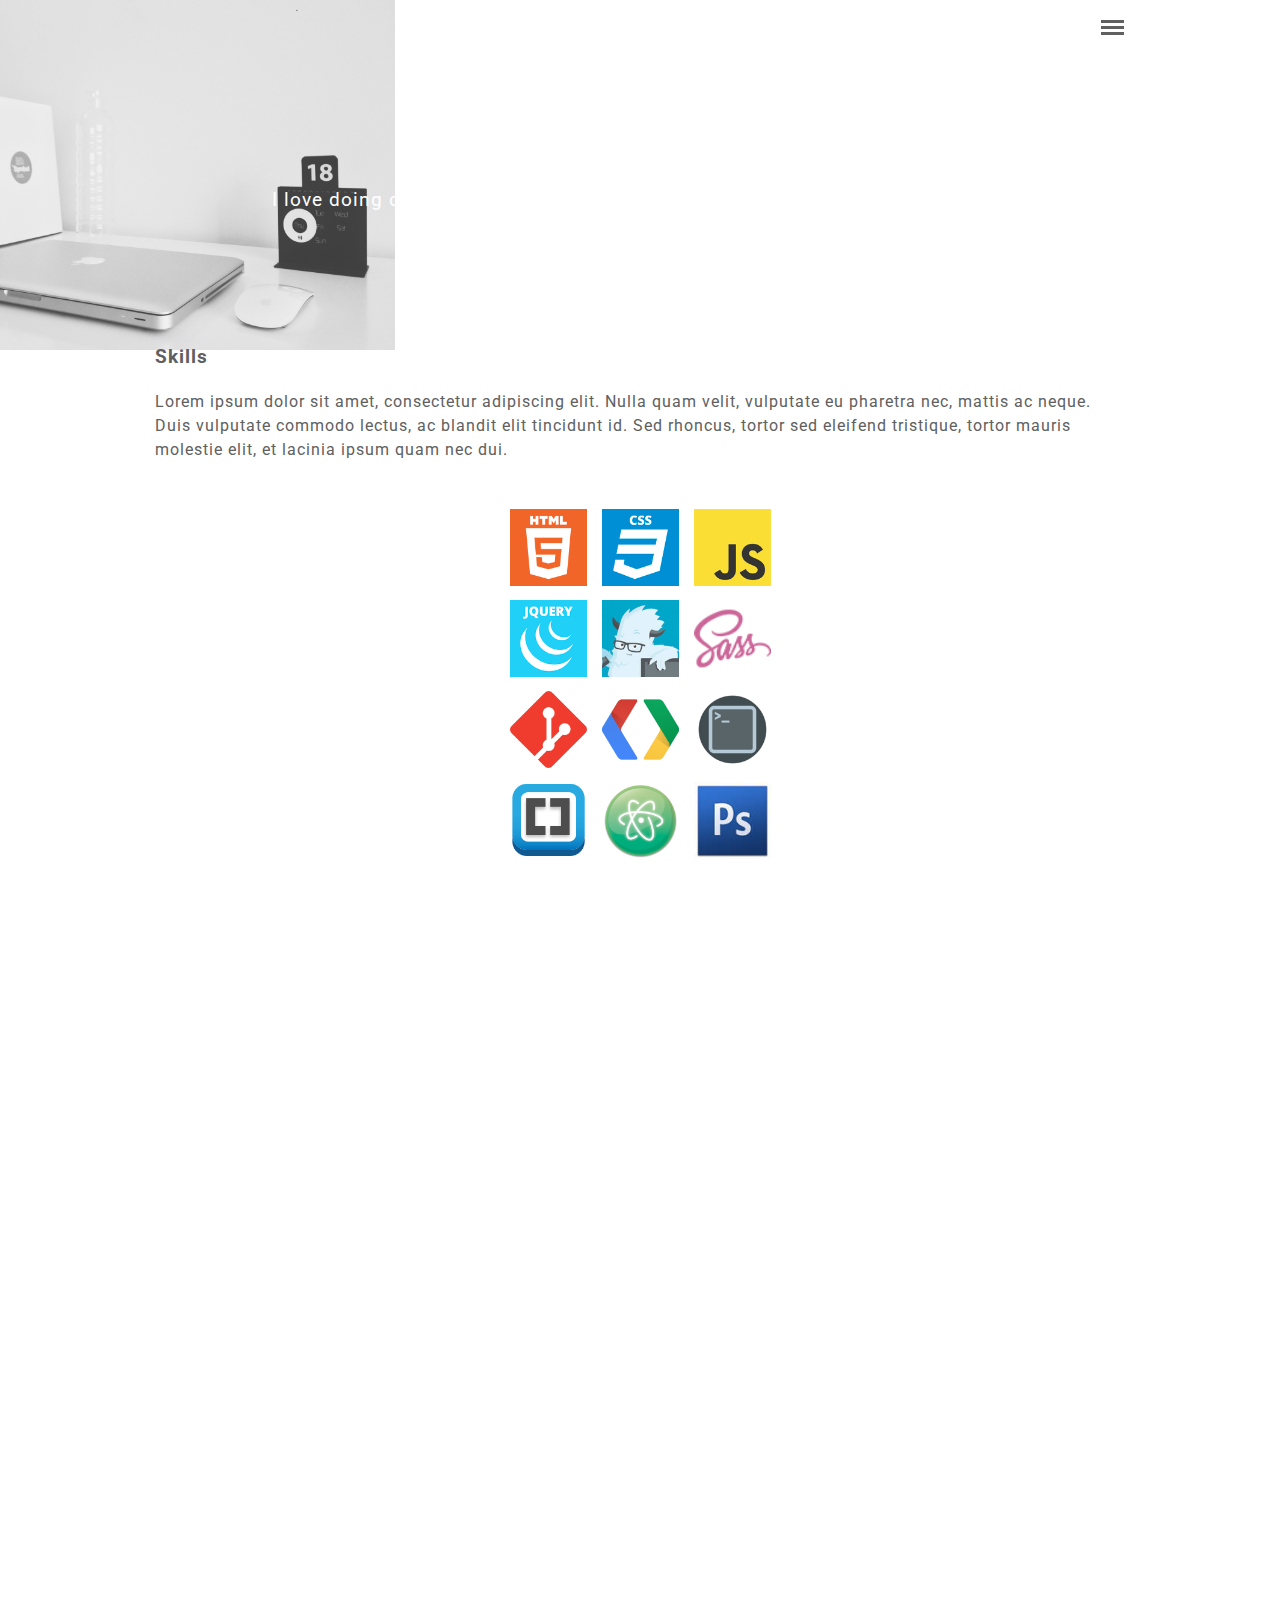
==== info.html @ 88753d27 "Set target of email add to _top" ====
<!DOCTYPE html>
<html class="no-js" lang="en">

<head>
  <meta charset="utf-8" />
  <meta name="viewport" content="width=device-width, initial-scale=1.0" />
  <title></title>
  <link href="https://fonts.googleapis.com/css?family=Roboto:400,700" rel="stylesheet" type="text/css" />
  <link rel="stylesheet" href="css/fontello.css" />
  <link rel="stylesheet" href="css/foundation.css" />
  <link rel="stylesheet" href="css/normalize.css" />
  <link rel="stylesheet" href="css/app.css" />
  <script src="js/vendor/modernizr.js"></script>
</head>

<body>
  <nav class="">
    <div id="hamburger">
      <a href="#">
        <span></span>
      </a>
    </div>

    <section class="off-canvas-menu">
      <ul class="nav-list">
        <li class="nav-item">
          <a href="index.html">PORTFOLIO</a>
        </li>
        <li class="nav-item">
          <a href="info.html">ABOUT</a> | <a href="info.html/#contact">CONTACT</a>
        </li>
      </ul>
      <div class="social-icons">
        <a href="mailto:vinescarlan@gmail.com" target="_top" title="Send me a message at vinescarlan@gmail.com">
          <i class="icon-gplus-circled"></i>
        </a>
        <a href="https://github.com/vinescarlan" target="_blank" title="View my GitHub profile.">
          <i class="icon-github-circled"></i>
        </a>
        <a href="https://twitter.com/vinescarlan" target="_blank" title="Follow me on Twitter @vinescarlan">
          <i class="icon-twitter-circled"></i>
        </a>
        <a href="https://www.facebook.com/vinescarlan" target="_blank" title="Follow me on Facebook">
          <i class="icon-facebook-circled"></i>
        </a>
      </div>
    </section>
  </nav>

  <section class="page-content" id="author-info">
    <h2 class="profile-name">vinescarlan</h2>
    <header>
      <h3>I love doing creative things such as drawing, gaming and of course, CODING...</h3>
    </header>

    <article id="skills" class="row">
      <div class="small-12 columns">
        <h3>Skills</h3>
        <p>Lorem ipsum dolor sit amet, consectetur adipiscing elit. Nulla quam velit, vulputate eu pharetra nec, mattis ac neque. Duis vulputate commodo lectus, ac blandit elit tincidunt id. Sed rhoncus, tortor sed eleifend tristique, tortor mauris molestie elit, et lacinia ipsum quam nec dui.</p>
      </div>
      <div class="row">
        <div class="small-12 columns">
          <img src="img/html5.png" alt="HTML5" title="HTML5" />
          <img src="img/css3.png" alt="CSS3" title="CSS3" />
          <img src="img/js.png" alt="JavaScript" title="JavaScript" />
        </div>
        <div class="small-12 columns">
          <img src="img/jquery.png" alt="JQuery" title="JQuery" />
          <img src="img/foundation.png" alt="Foundation 5" title="Foundation 5" />
          <img src="img/sass.png" alt="SASS" title="Basic SASS (SCSS)" />
        </div>
      </div>
      <div class="row">
        <div class="small-12 columns">
          <img src="img/git.png" alt="Git" title="Git for Version Controlling" />
          <img src="img/devtools.png" alt="Chrome DevTools" title="Chrome DevTools" />
          <img src="img/terminal.png" alt="Terminal" title="Basic Terminal Commands" />
        </div>
        <div class="small-12 columns">
          <img src="img/brackets.png" alt="Brackets" title="Brackets by Adobe" />
          <img src="img/atom.png" alt="Atom" title="Atom by GitHub" />
          <img src="img/photoshop.jpg" alt="Photoshop" title="Photoshop" />
        </div>
      </div>
    </article>
    
    <article id="education" class="row">
      <div class="small-12 columns">
        <h3>Education</h3>
        <p>Lorem ipsum dolor sit amet, consectetur adipiscing elit. Nulla quam velit, vulputate eu pharetra nec, mattis ac neque. Duis vulputate commodo lectus, ac blandit elit tincidunt id. Sed rhoncus, tortor sed eleifend tristique, tortor mauris molestie elit, et lacinia ipsum quam nec dui.</p>
      </div>
    </article>
      
    <article id="work-goals" class="row">
      <div class="small-12 columns">
        <h3>The work I want to do</h3>
        <p>Lorem ipsum dolor sit amet, consectetur adipiscing elit. Nulla quam velit, vulputate eu pharetra nec, mattis ac neque. Duis vulputate commodo lectus, ac blandit elit tincidunt id. Sed rhoncus, tortor sed eleifend tristique, tortor mauris molestie elit, et lacinia ipsum quam nec dui.</p>
      </div>
    </article>
      
    <article id="personal-goals" class="row">
      <div class="small-12 columns">
        <h3>Personal Goals</h3>
        <img src="img/macbookpro.jpg" alt="Macbook Pro 13.3 inch with Retina Display" />
        <p id="macbook-pro">Macbook Pro 13.3 inch with Retina Display</p>
        <p>Lorem ipsum dolor sit amet, consectetur adipiscing elit. Nulla quam velit, vulputate eu pharetra nec, mattis ac neque. Duis vulputate commodo lectus, ac blandit elit tincidunt id. Sed rhoncus, tortor sed eleifend tristique, tortor mauris molestie elit, et lacinia ipsum quam nec dui.</p>
      </div>
    </article>
      
    <article id="contact" class="row">
      <div class="small-12 columns">
        <h3>Contacts</h3>
        <p>Lorem ipsum dolor sit amet, consectetur adipiscing elit. Nulla quam velit, vulputate eu pharetra nec, mattis ac neque. Duis vulputate commodo lectus, ac blandit elit tincidunt id. Sed rhoncus, tortor sed eleifend tristique, tortor mauris molestie elit, et lacinia ipsum quam nec dui.</p>
        <address><a href="mailto:vinescarlan@gmail.com" target="_top">vinescarlan@gmail.com</a></address>
      </div>
    </article>
    
    <footer>
      <div class="row">
        <div class="small-12 columns">
          <aside class="marketing-message">
            <p>Are you looking for a
              <br/><strong>PASSIONATE</strong>
              <br/>Front End Developer?</p>
            <a class="button" href="info.html/#contact">HIRE ME</a>
          </aside>
        </div>

        <section class="small-12 columns">
          <h4>FOLLOW ME</h4>
          <div class="social-icons">
            <a href="mailto:vinescarlan@gmail.com" target="_top" title="Send me a message at vinescarlan@gmail.com">
              <i class="icon-gplus-circled"></i>
            </a>
            <a href="https://github.com/vinescarlan" target="_blank" title="View my GitHub profile.">
              <i class="icon-github-circled"></i>
            </a>
            <a href="https://twitter.com/vinescarlan" target="_blank" title="Follow me on Twitter @vinescarlan">
              <i class="icon-twitter-circled"></i>
            </a>
            <a href="https://www.facebook.com/vinescarlan" target="_blank" title="Follow me on Facebook">
              <i class="icon-facebook-circled"></i>
            </a>
          </div>
        </section>
        <p>© 2015 | Designed and Developed by Melvin Escarlan</p>
      </div>
    </footer>
  </section>

  <script src="js/vendor/jquery.js"></script>
  <script src="js/foundation.min.js"></script>
  <script src="js/main.js"></script>
</body>

</html>
---- css/fontello.css ----
@font-face {
  font-family: 'fontello';
  src: url('font/fontello.woff?81757995') format('woff'),
       url('font/fontello.ttf?81757995') format('truetype');
  font-weight: normal;
  font-style: normal;
}
 
 [class^="icon-"]:before, [class*=" icon-"]:before {
  font-family: "fontello";
  font-style: normal;
  font-weight: normal;
  speak: none;
  display: inline-block;
  text-decoration: inherit;
  width: 1em;
  margin-right: .2em;
  text-align: center;
  font-variant: normal;
  text-transform: none;
  line-height: 1em;
  -webkit-font-smoothing: antialiased;
  -moz-osx-font-smoothing: grayscale;
}
 
.icon-github-circled:before { content: '\e800'; } /* '' */
.icon-twitter-circled:before { content: '\e801'; } /* '' */
.icon-facebook-circled:before { content: '\e802'; } /* '' */
.icon-gplus-circled:before { content: '\e803'; } /* '' */
---- css/app.css ----
html,
body {
  color: #606060;
  letter-spacing: 1px;
  overflow-x: hidden;
}

ul {
  padding: 0;
}

li {
  list-style-type: none;
}

a {
  color: #bcc6cc;
  text-decoration: none;
}

.button {
  color: #606060;
  border: 2px solid #606060;
  padding: 10px 35px;
}

.social-icons i {
  color: #fff;
  font-size: 30px;
  -webkit-transition: color 0.3s ease-out;
  transition: color 0.3s ease-out;
}

.social-icons i:hover {
  color: #bcc6cc;
}

nav {
  position: fixed;
  z-index: 99;
}

nav .social-icons {
  text-align: center;
}

#hamburger {
  background: transparent;
  height: 16px;
  width: 23px;
  position: fixed;
  top: 20px;
  left: 86vw;
  z-index: 99;
  cursor: pointer;
}

#hamburger a:before,
#hamburger a:after,
#hamburger span:before {
  content: "";
  background: #606060;
  width: 23px;
  height: 3px;
  position: absolute;
  -webkit-transition: 0.4s ease-out;
  transition: 0.4s ease-out;
}

#hamburger a:before {
  top: 0;
}

#hamburger a:after {
  top: 6px;
}

#hamburger span:before {
  top: 12px;
}

.off-canvas-menu {
  background: #606060;
  width: 100vw;
  height: 100vh;
  position: absolute;
  top: 0;
  -ms-transform: translateX(100vw);
  -webkit-transform: translateX(100vw);
  transform: translateX(100vw);
  -webkit-transition: 0.4s ease-out;
  transition: 0.4s ease-out;
}

.nav-list {
  margin: 60% 10px 5px;
  vertical-align: middle;
}

.nav-item {
  font-size: 24px;
  text-align: center;
}

.nav-item,
.nav-item a {
  color: #fff;
}

.nav-item a:hover {
  color: #bcc6cc;
}

.menu-visible .off-canvas-menu {
  -ms-transform: translateX(0vw);
  -webkit-transform: translateX(0vw);
  transform: translateX(0vw);
}

.menu-visible #hamburger a:before,
.menu-visible #hamburger a:after,
.menu-visible #hamburger span:before {
  background: #fff;
}

.menu-visible #hamburger a:before {
  opacity: 0;
}

.menu-visible #hamburger a:after {
  -ms-transform: rotate(45deg);
  -webkit-transform: rotate(45deg);
  transform: rotate(45deg);
  top: 16px;
}

.menu-visible #hamburger span:before {
  -ms-transform: rotate(-45deg);
  -webkit-transform: rotate(-45deg);
  transform: rotate(-45deg);
  top: 16px;
}

.page-content {
  padding-top: 150px;
  text-align: center;
}

.page-content .button {
  line-height: 100px;
  -webkit-transition: all 0.3s ease-out;
  transition: all 0.3s ease-out;
}

.page-content .button:hover {
  color: #fff;
  background: #606060;
  border-color: #606060;
}

.profile-name {
  font-weight: 400;
  margin: 0;
  position: relative;
  bottom: 50px;
}

header {
  padding-bottom: 50px;
}

header h3 {
  font-weight: 400;
  margin: auto 80px;
  color: #bcc6cc;
}

.showcase > h3,
.showcase > p {
  margin: 0;
}

.showcase > p {
  color: #bcc6cc;
  margin-bottom: -50px;
}

.project-item {
  margin-top: 100px;
}

.live-site img {
  width: 111%;
  margin: 0 -15px;
}

.project-title,
.project-definition,
.source-code,
article h3,
article p,
address {
  text-align: left;
}

.project-title {
  margin-top: 80px;
}

footer {
  color: #fff;
  background: #bcc6cc;
  margin-top: 30px;
}

footer a,
footer .button {
  color: #fff;
}

footer .button {
  border: 3px solid #fff;
  padding: 10px 60px;
}

footer h4 {
  margin: 40px auto 10px;
}

.marketing-message {
  border: 3px solid #fff;
  margin: 30px 10px 0;
  height: 200px;
}

.marketing-message p {
  font-size: 18px;
  width: 240px;
  margin: 30px auto -10px;
}

footer .social-icons {
  background: #606060;
  width: 111%;
  margin: 0 -15px 20px;
  padding: 5px 0;
}

#author-info {
  background: url("../img/workspace.jpg") no-repeat;
  background-size: 495px 350px;
  background-position: -100px 0;
}

#author-info .profile-name,
#author-info header h3 {
  color: #fff;
}

#author-info header h3 {
  margin: auto 50px;
}

#author-info article {
  margin-top: 90px;
}

#author-info #skills {
  margin-top: 60px;
}

#skills p {
  margin-bottom: 40px;
}

#skills img {
  width: 77px;
  height: 77px;
  margin: 7px 5px;
}

#personal-goals img {
  width: 100%;
  height: 100%;
}

#macbook-pro {
  color: #bcc6cc;
  text-align: center;
}

address a {
  color: #00c8f8;
  font-size: 18px;
  font-style: normal;
}

#author-info footer {
  margin-top: 90px;
}
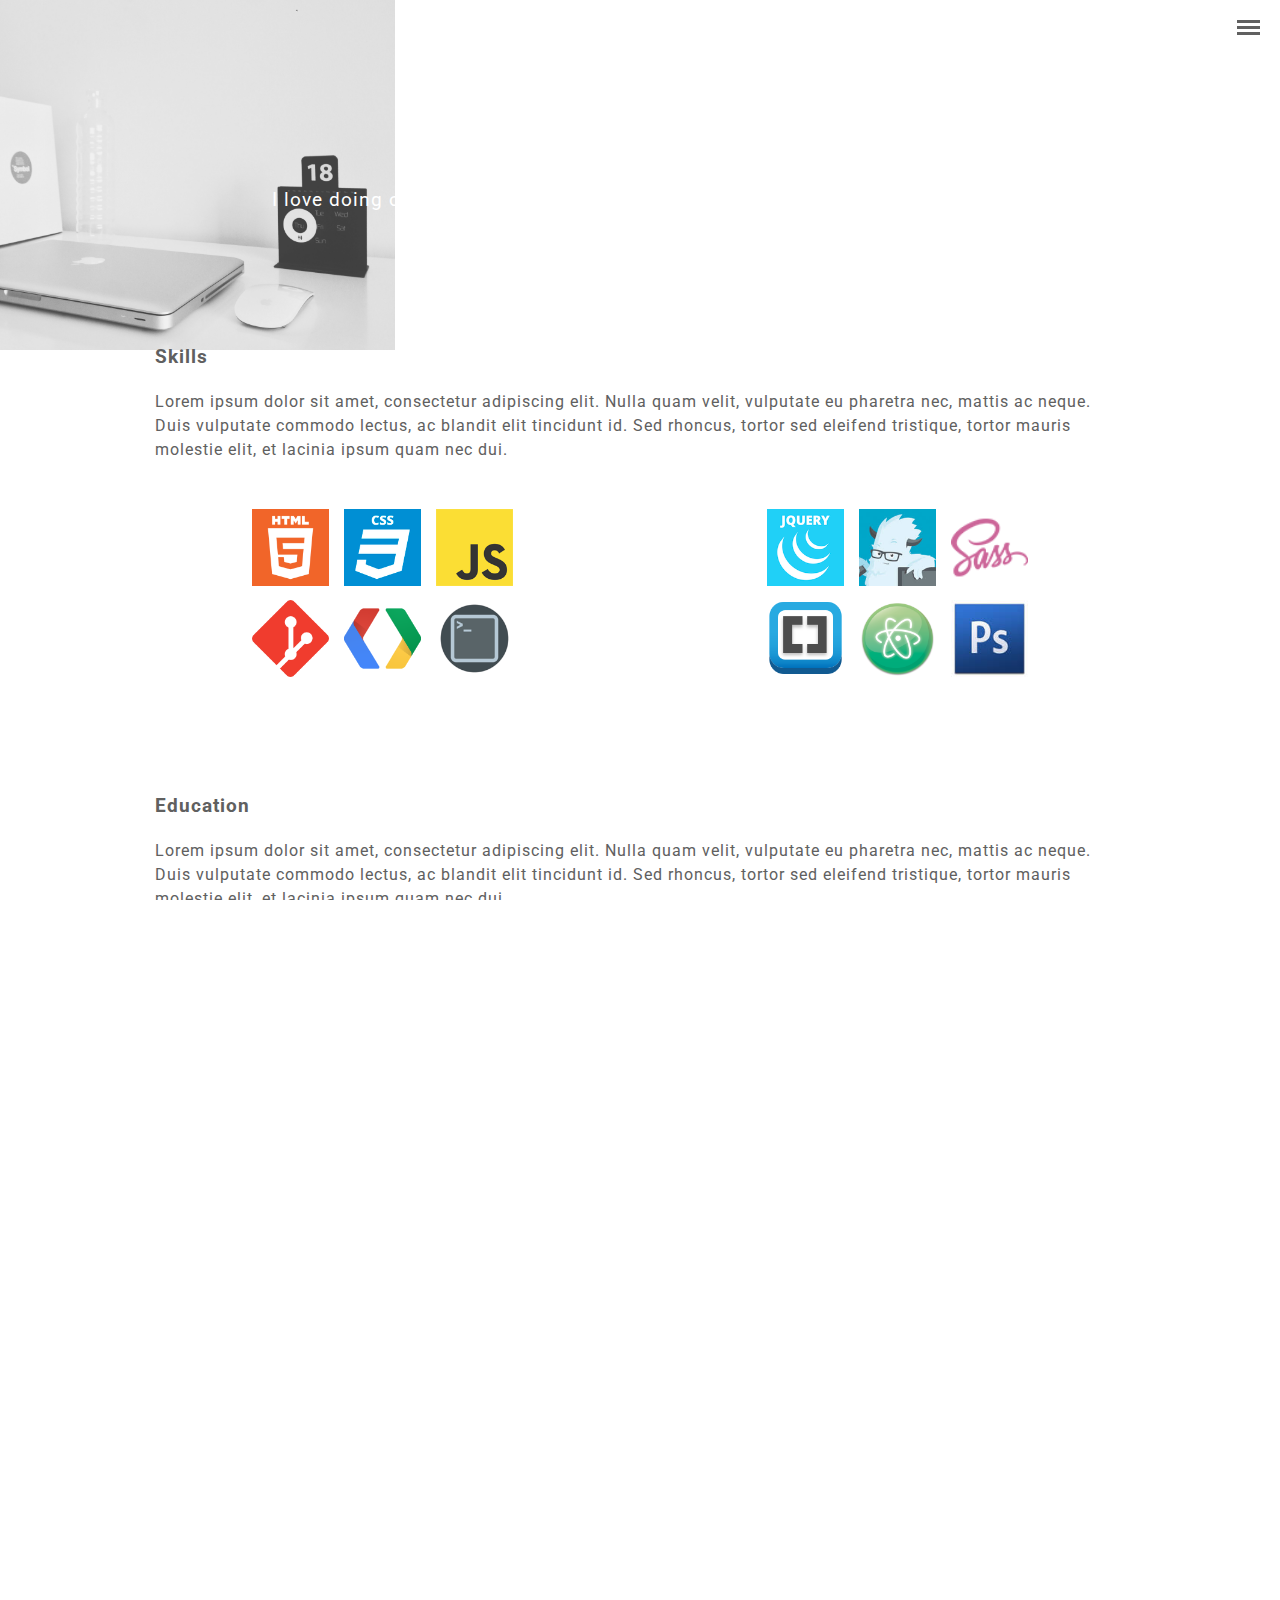
==== commit 3c4d1f5d: "Add medium-6 class to skills items" ====
--- a/info.html
+++ b/info.html
@@ -27,7 +27,7 @@
           <a href="index.html">PORTFOLIO</a>
         </li>
         <li class="nav-item">
-          <a href="info.html">ABOUT</a> | <a href="info.html/#contact">CONTACT</a>
+          <a href="info.html">ABOUT</a> | <a href="info.html#contact">CONTACT</a>
         </li>
       </ul>
       <div class="social-icons">
@@ -59,24 +59,24 @@
         <p>Lorem ipsum dolor sit amet, consectetur adipiscing elit. Nulla quam velit, vulputate eu pharetra nec, mattis ac neque. Duis vulputate commodo lectus, ac blandit elit tincidunt id. Sed rhoncus, tortor sed eleifend tristique, tortor mauris molestie elit, et lacinia ipsum quam nec dui.</p>
       </div>
       <div class="row">
-        <div class="small-12 columns">
+        <div class="small-12 medium-6 columns">
           <img src="img/html5.png" alt="HTML5" title="HTML5" />
           <img src="img/css3.png" alt="CSS3" title="CSS3" />
           <img src="img/js.png" alt="JavaScript" title="JavaScript" />
         </div>
-        <div class="small-12 columns">
+        <div class="small-12 medium-6 columns">
           <img src="img/jquery.png" alt="JQuery" title="JQuery" />
           <img src="img/foundation.png" alt="Foundation 5" title="Foundation 5" />
           <img src="img/sass.png" alt="SASS" title="Basic SASS (SCSS)" />
         </div>
       </div>
       <div class="row">
-        <div class="small-12 columns">
+        <div class="small-12 medium-6 columns">
           <img src="img/git.png" alt="Git" title="Git for Version Controlling" />
           <img src="img/devtools.png" alt="Chrome DevTools" title="Chrome DevTools" />
           <img src="img/terminal.png" alt="Terminal" title="Basic Terminal Commands" />
         </div>
-        <div class="small-12 columns">
+        <div class="small-12 medium-6 columns">
           <img src="img/brackets.png" alt="Brackets" title="Brackets by Adobe" />
           <img src="img/atom.png" alt="Atom" title="Atom by GitHub" />
           <img src="img/photoshop.jpg" alt="Photoshop" title="Photoshop" />
@@ -122,7 +122,7 @@
             <p>Are you looking for a
               <br/><strong>PASSIONATE</strong>
               <br/>Front End Developer?</p>
-            <a class="button" href="info.html/#contact">HIRE ME</a>
+            <a class="button" href="info.html#contact">HIRE ME</a>
           </aside>
         </div>
 
--- a/css/app.css
+++ b/css/app.css
@@ -50,7 +50,7 @@
   width: 23px;
   position: fixed;
   top: 20px;
-  left: 86vw;
+  right: 20px;
   z-index: 99;
   cursor: pointer;
 }
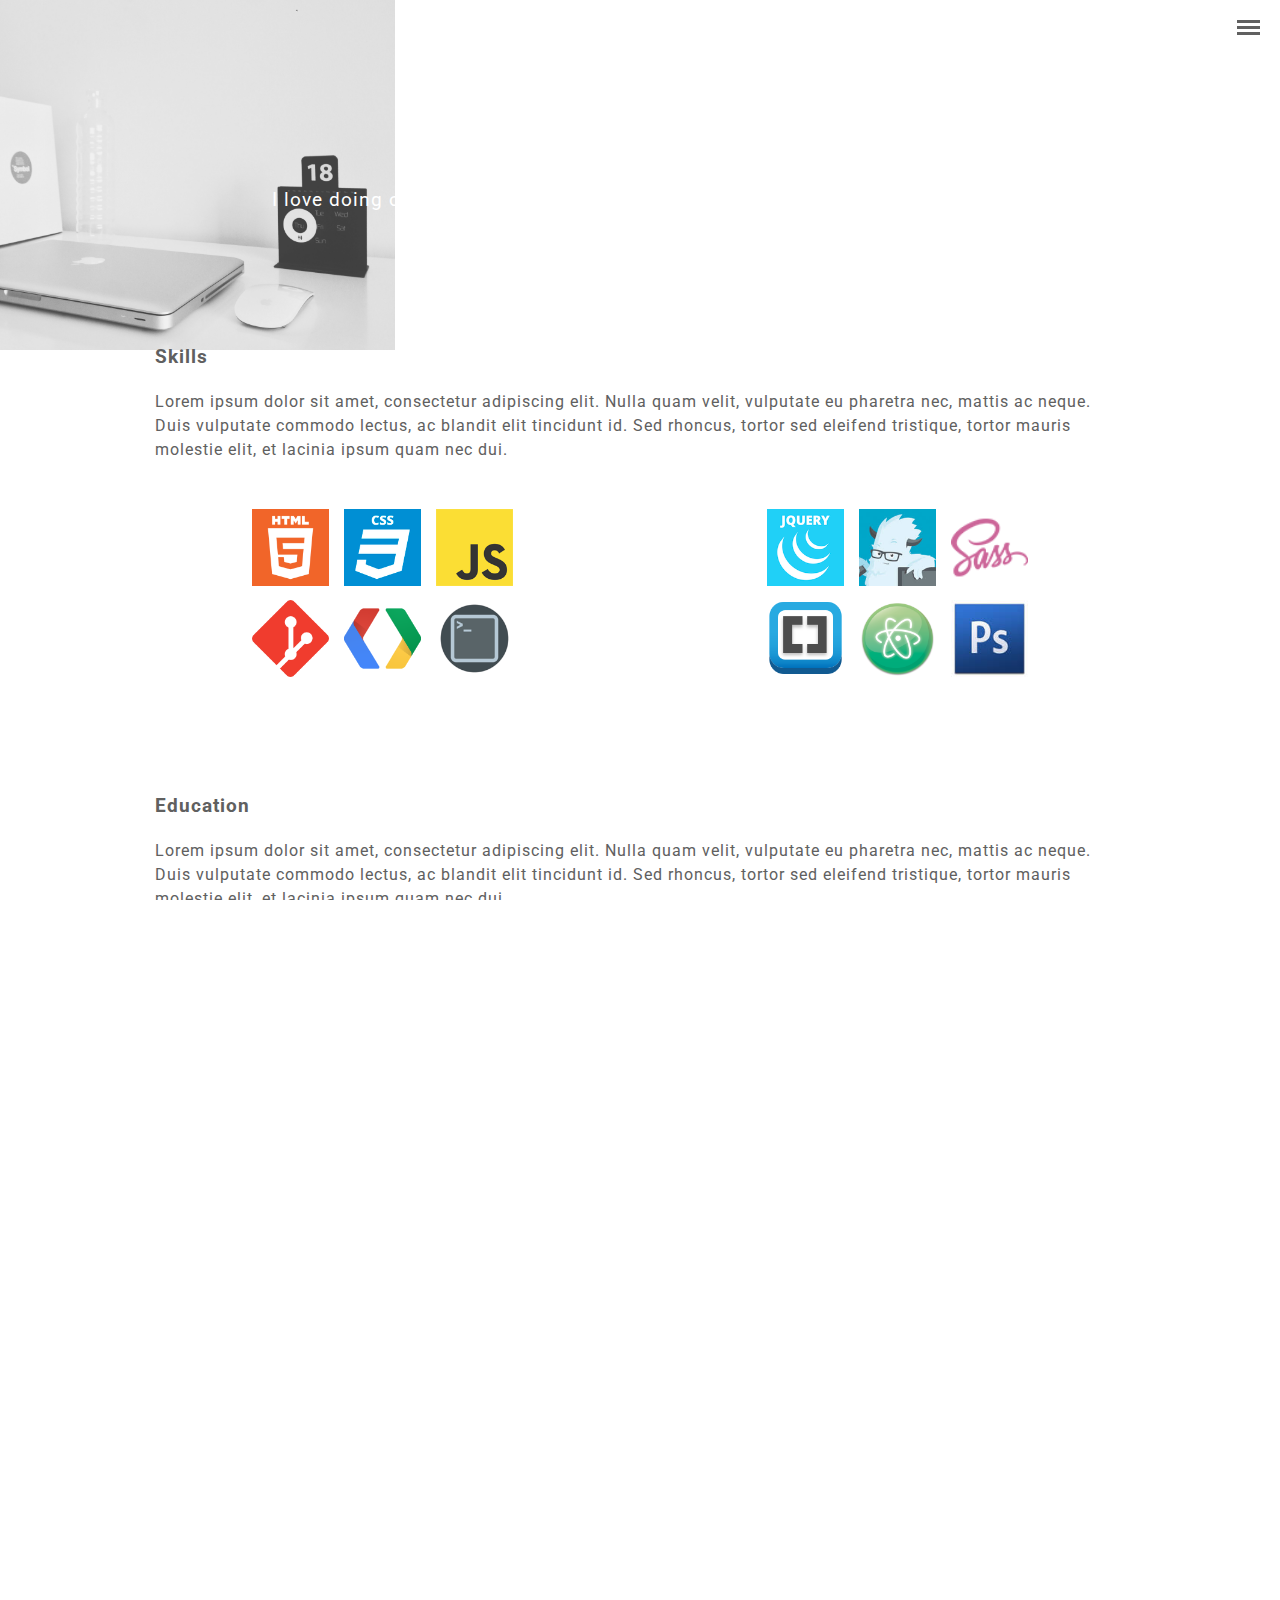
==== commit 6c282de4: "Add large class to footer sections" ====
--- a/info.html
+++ b/info.html
@@ -117,33 +117,37 @@
     
     <footer>
       <div class="row">
-        <div class="small-12 columns">
-          <aside class="marketing-message">
-            <p>Are you looking for a
-              <br/><strong>PASSIONATE</strong>
-              <br/>Front End Developer?</p>
-            <a class="button" href="info.html#contact">HIRE ME</a>
-          </aside>
+        <div class="large-8 large-centered columns">
+          <div class="row">
+            <div class="small-12 large-6 columns">
+              <aside class="marketing-message">
+                <p>Are you looking for a
+                  <br/><strong>PASSIONATE</strong>
+                  <br/>Front End Developer?</p>
+                <a class="button" href="info.html#contact">HIRE ME</a>
+              </aside>
+            </div>
+
+            <section class="small-12 large-6 columns">
+              <h4>FOLLOW ME</h4>
+              <div class="social-icons">
+                <a href="mailto:vinescarlan@gmail.com" target="_top" title="Send me a message at vinescarlan@gmail.com">
+                  <i class="icon-gplus-circled"></i>
+                </a>
+                <a href="https://github.com/vinescarlan" target="_blank" title="View my GitHub profile.">
+                  <i class="icon-github-circled"></i>
+                </a>
+                <a href="https://twitter.com/vinescarlan" target="_blank" title="Follow me on Twitter @vinescarlan">
+                  <i class="icon-twitter-circled"></i>
+                </a>
+                <a href="https://www.facebook.com/vinescarlan" target="_blank" title="Follow me on Facebook">
+                  <i class="icon-facebook-circled"></i>
+                </a>
+              </div>
+              <p>© 2015 | Designed and Developed by Melvin Escarlan</p>
+            </section>
+          </div>
         </div>
-
-        <section class="small-12 columns">
-          <h4>FOLLOW ME</h4>
-          <div class="social-icons">
-            <a href="mailto:vinescarlan@gmail.com" target="_top" title="Send me a message at vinescarlan@gmail.com">
-              <i class="icon-gplus-circled"></i>
-            </a>
-            <a href="https://github.com/vinescarlan" target="_blank" title="View my GitHub profile.">
-              <i class="icon-github-circled"></i>
-            </a>
-            <a href="https://twitter.com/vinescarlan" target="_blank" title="Follow me on Twitter @vinescarlan">
-              <i class="icon-twitter-circled"></i>
-            </a>
-            <a href="https://www.facebook.com/vinescarlan" target="_blank" title="Follow me on Facebook">
-              <i class="icon-facebook-circled"></i>
-            </a>
-          </div>
-        </section>
-        <p>© 2015 | Designed and Developed by Melvin Escarlan</p>
       </div>
     </footer>
   </section>
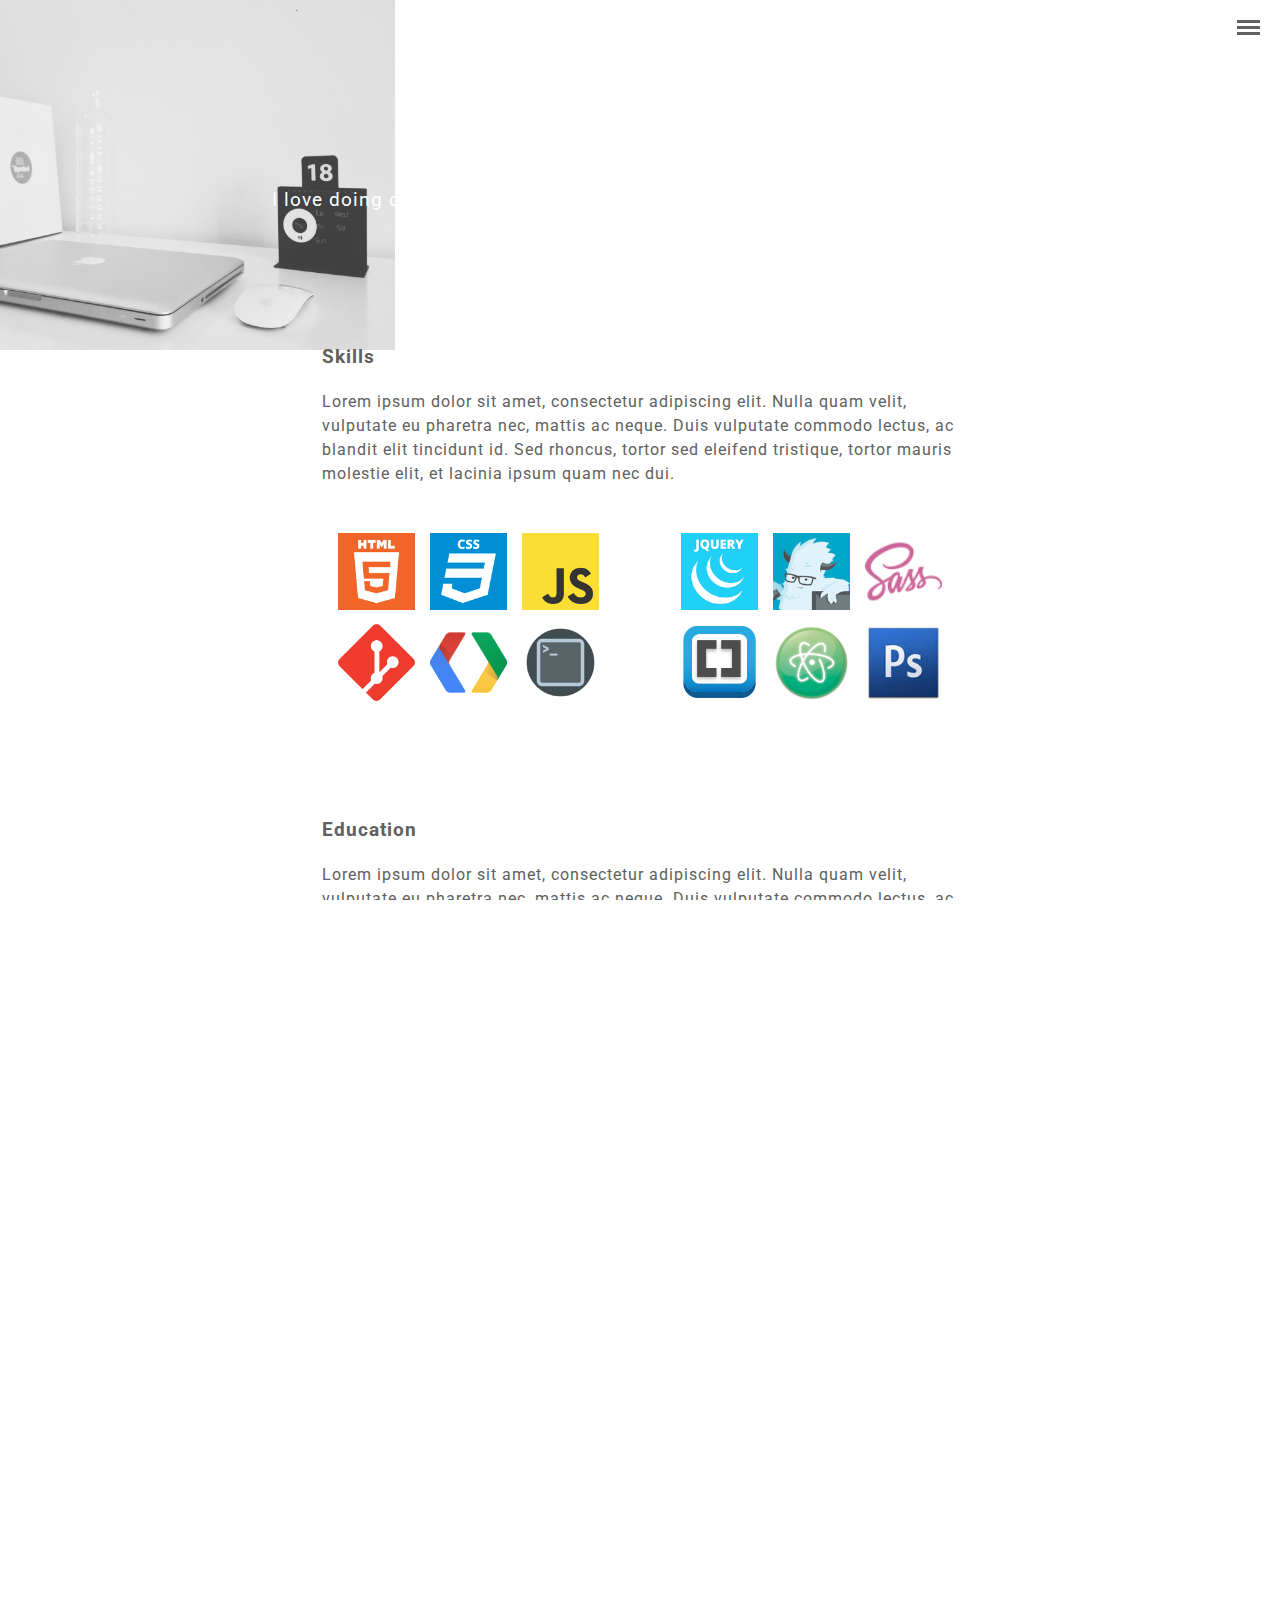
==== commit 83740f82: "Add large class to page-content sections" ====
--- a/info.html
+++ b/info.html
@@ -54,67 +54,76 @@
     </header>
 
     <article id="skills" class="row">
-      <div class="small-12 columns">
+      <div class="small-12 large-8 large-centered columns">
         <h3>Skills</h3>
         <p>Lorem ipsum dolor sit amet, consectetur adipiscing elit. Nulla quam velit, vulputate eu pharetra nec, mattis ac neque. Duis vulputate commodo lectus, ac blandit elit tincidunt id. Sed rhoncus, tortor sed eleifend tristique, tortor mauris molestie elit, et lacinia ipsum quam nec dui.</p>
       </div>
       <div class="row">
-        <div class="small-12 medium-6 columns">
-          <img src="img/html5.png" alt="HTML5" title="HTML5" />
-          <img src="img/css3.png" alt="CSS3" title="CSS3" />
-          <img src="img/js.png" alt="JavaScript" title="JavaScript" />
-        </div>
-        <div class="small-12 medium-6 columns">
-          <img src="img/jquery.png" alt="JQuery" title="JQuery" />
-          <img src="img/foundation.png" alt="Foundation 5" title="Foundation 5" />
-          <img src="img/sass.png" alt="SASS" title="Basic SASS (SCSS)" />
+        <div class="large-8 large-centered columns">
+          <div class="row">
+            <div class="small-12 medium-6 columns">
+              <img src="img/html5.png" alt="HTML5" title="HTML5" />
+              <img src="img/css3.png" alt="CSS3" title="CSS3" />
+              <img src="img/js.png" alt="JavaScript" title="JavaScript" />
+            </div>
+            <div class="small-12 medium-6 columns">
+              <img src="img/jquery.png" alt="JQuery" title="JQuery" />
+              <img src="img/foundation.png" alt="Foundation 5" title="Foundation 5" />
+              <img src="img/sass.png" alt="SASS" title="Basic SASS (SCSS)" />
+            </div>
+          </div>
         </div>
       </div>
+      
       <div class="row">
-        <div class="small-12 medium-6 columns">
-          <img src="img/git.png" alt="Git" title="Git for Version Controlling" />
-          <img src="img/devtools.png" alt="Chrome DevTools" title="Chrome DevTools" />
-          <img src="img/terminal.png" alt="Terminal" title="Basic Terminal Commands" />
-        </div>
-        <div class="small-12 medium-6 columns">
-          <img src="img/brackets.png" alt="Brackets" title="Brackets by Adobe" />
-          <img src="img/atom.png" alt="Atom" title="Atom by GitHub" />
-          <img src="img/photoshop.jpg" alt="Photoshop" title="Photoshop" />
+        <div class="large-8 large-centered columns">
+          <div class="row">
+            <div class="small-12 medium-6 columns">
+              <img src="img/git.png" alt="Git" title="Git for Version Controlling" />
+              <img src="img/devtools.png" alt="Chrome DevTools" title="Chrome DevTools" />
+              <img src="img/terminal.png" alt="Terminal" title="Basic Terminal Commands" />
+            </div>
+            <div class="small-12 medium-6 columns">
+              <img src="img/brackets.png" alt="Brackets" title="Brackets by Adobe" />
+              <img src="img/atom.png" alt="Atom" title="Atom by GitHub" />
+              <img src="img/photoshop.jpg" alt="Photoshop" title="Photoshop" />
+            </div>
+          </div>
         </div>
       </div>
     </article>
-    
+
     <article id="education" class="row">
-      <div class="small-12 columns">
+      <div class="small-12 large-8 large-centered columns">
         <h3>Education</h3>
         <p>Lorem ipsum dolor sit amet, consectetur adipiscing elit. Nulla quam velit, vulputate eu pharetra nec, mattis ac neque. Duis vulputate commodo lectus, ac blandit elit tincidunt id. Sed rhoncus, tortor sed eleifend tristique, tortor mauris molestie elit, et lacinia ipsum quam nec dui.</p>
       </div>
     </article>
-      
+
     <article id="work-goals" class="row">
-      <div class="small-12 columns">
+      <div class="small-12 large-8 large-centered columns">
         <h3>The work I want to do</h3>
         <p>Lorem ipsum dolor sit amet, consectetur adipiscing elit. Nulla quam velit, vulputate eu pharetra nec, mattis ac neque. Duis vulputate commodo lectus, ac blandit elit tincidunt id. Sed rhoncus, tortor sed eleifend tristique, tortor mauris molestie elit, et lacinia ipsum quam nec dui.</p>
       </div>
     </article>
-      
+
     <article id="personal-goals" class="row">
-      <div class="small-12 columns">
+      <div class="small-12 large-8 large-centered columns">
         <h3>Personal Goals</h3>
         <img src="img/macbookpro.jpg" alt="Macbook Pro 13.3 inch with Retina Display" />
         <p id="macbook-pro">Macbook Pro 13.3 inch with Retina Display</p>
         <p>Lorem ipsum dolor sit amet, consectetur adipiscing elit. Nulla quam velit, vulputate eu pharetra nec, mattis ac neque. Duis vulputate commodo lectus, ac blandit elit tincidunt id. Sed rhoncus, tortor sed eleifend tristique, tortor mauris molestie elit, et lacinia ipsum quam nec dui.</p>
       </div>
     </article>
-      
+
     <article id="contact" class="row">
-      <div class="small-12 columns">
+      <div class="small-12 large-8 large-centered columns">
         <h3>Contacts</h3>
         <p>Lorem ipsum dolor sit amet, consectetur adipiscing elit. Nulla quam velit, vulputate eu pharetra nec, mattis ac neque. Duis vulputate commodo lectus, ac blandit elit tincidunt id. Sed rhoncus, tortor sed eleifend tristique, tortor mauris molestie elit, et lacinia ipsum quam nec dui.</p>
         <address><a href="mailto:vinescarlan@gmail.com" target="_top">vinescarlan@gmail.com</a></address>
       </div>
     </article>
-    
+
     <footer>
       <div class="row">
         <div class="large-8 large-centered columns">
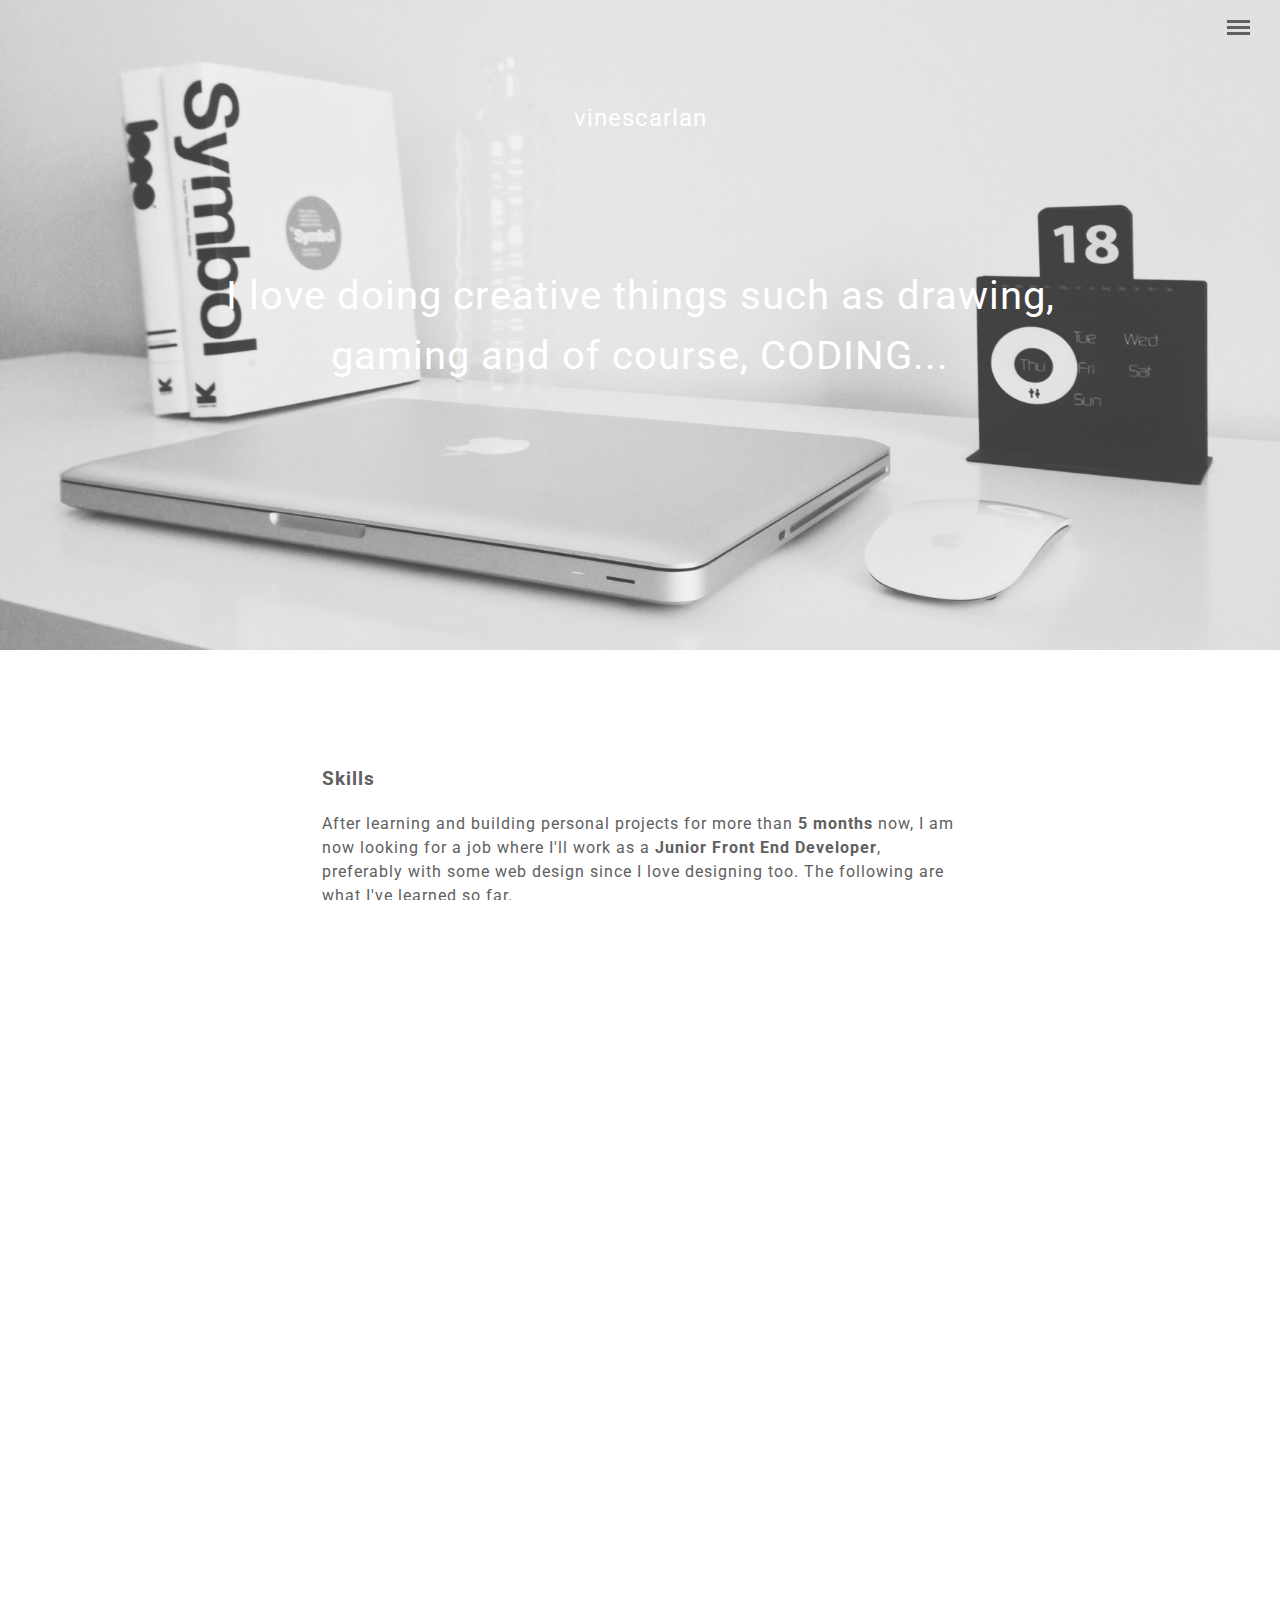
==== commit d71b0b28: "Update contents" ====
--- a/info.html
+++ b/info.html
@@ -56,7 +56,7 @@
     <article id="skills" class="row">
       <div class="small-12 large-8 large-centered columns">
         <h3>Skills</h3>
-        <p>Lorem ipsum dolor sit amet, consectetur adipiscing elit. Nulla quam velit, vulputate eu pharetra nec, mattis ac neque. Duis vulputate commodo lectus, ac blandit elit tincidunt id. Sed rhoncus, tortor sed eleifend tristique, tortor mauris molestie elit, et lacinia ipsum quam nec dui.</p>
+        <p>After learning and building personal projects for more than <strong>5 months</strong> now, I am now looking for a job where I'll work as a <strong>Junior Front End Developer</strong>, preferably with some web design since I love designing too. The following are what I've learned so far.</p>
       </div>
       <div class="row">
         <div class="large-8 large-centered columns">
@@ -96,14 +96,17 @@
     <article id="education" class="row">
       <div class="small-12 large-8 large-centered columns">
         <h3>Education</h3>
-        <p>Lorem ipsum dolor sit amet, consectetur adipiscing elit. Nulla quam velit, vulputate eu pharetra nec, mattis ac neque. Duis vulputate commodo lectus, ac blandit elit tincidunt id. Sed rhoncus, tortor sed eleifend tristique, tortor mauris molestie elit, et lacinia ipsum quam nec dui.</p>
+        <p>I'm a graduate of an Associate Degree of Computer Technology. Although, I'm not a BSCS graduate, my passion for computers, keeping up with latest trends in web development technologies and ability to learn things quickly will make me become a great developer.</p>
       </div>
     </article>
 
     <article id="work-goals" class="row">
       <div class="small-12 large-8 large-centered columns">
         <h3>The work I want to do</h3>
-        <p>Lorem ipsum dolor sit amet, consectetur adipiscing elit. Nulla quam velit, vulputate eu pharetra nec, mattis ac neque. Duis vulputate commodo lectus, ac blandit elit tincidunt id. Sed rhoncus, tortor sed eleifend tristique, tortor mauris molestie elit, et lacinia ipsum quam nec dui.</p>
+        <p>As I have mentioned above, I love designing (i.e. or any kind of creative works) and that's why I want to learn about web design too. But if I ever got a chance to work with both Front End Development and Web Design, my real focus will be on web development. It's because, I just don't want to make designs and plan things out, instead, I want to turn those designs into a <strong>real working one</strong>.</p>
+        <p>Learning other Front End frameworks and libraries such as AngularJS, Backbone.js, Ember.js, Bootstrap etc. are included in my future plans. But to learn how these things work from inside and out, I need to learn real <strong>JavaScript</strong>. And I think the best to do that is to read books such as <a href="http://www.amazon.com/Professional-JavaScript-Developers-Nicholas-Zakas/dp/1118026691">Professional JavaScript for Web Developers 3rd edition by Nicholas Zakas</a> and <a href="https://leanpub.com/understandinges6/read">Understanding ECMAScript 6</a> of course, by him too. Generally, I'll be purchasing a lot of books soon so that I can master the advanced concepts of client-side languages.</p>
+        
+        <p>After mastering Front End Development, learning the <strong>Back End</strong> is another story. This just means that I'm planning to transition from being a Front End Developer to a <strong>Full Stack Developer</strong>. Mastering these two will take a long time, but I'm pretty sure it will be worth it. The server-side languages that I am planning to learn are PHP, Java, Phython, but I will focus more on Ruby and Node.js.</p>
       </div>
     </article>
 
@@ -112,15 +115,24 @@
         <h3>Personal Goals</h3>
         <img src="img/macbookpro.jpg" alt="Macbook Pro 13.3 inch with Retina Display" />
         <p id="macbook-pro">Macbook Pro 13.3 inch with Retina Display</p>
-        <p>Lorem ipsum dolor sit amet, consectetur adipiscing elit. Nulla quam velit, vulputate eu pharetra nec, mattis ac neque. Duis vulputate commodo lectus, ac blandit elit tincidunt id. Sed rhoncus, tortor sed eleifend tristique, tortor mauris molestie elit, et lacinia ipsum quam nec dui.</p>
+        <p>I don't have my own computer (i.e. I'm just borrowing a laptop from my brother) so, I'm going to buy this one as soon as I got the budget. Having my own computer is important for me, so that I can learn the things that I want anytime, anywhere and without restrictions.</p>
+        <p>So why a <strong>Macbook Pro</strong>? It's not because of it's great aesthetics and <strong>high price</strong> tag but because I think it's the <strong>best</strong> machine out there for web development. Let's be specific:</p>
+        <ul>
+          <li>First of all, It comes preloaded with softwares that are really useful in web development most notably, the Terminal</li>
+          <li>8GB RAM, Core I5, 10+ hours battery life, generally speaking, has great hardware but still, high price</li>
+          <li>It's the only OS that is allowed to run the three most popular operating systems</li>
+          <li>I'm planning to work on IOS apps too</li>
+          <li>Since it is a laptop, portability is a big factor too</li>
+          <li>And lastly, I believe there's more to it since <strong>MOST</strong> of the developers and designers that I see on the net are working with a Macbook or an iMac</li>
+        </ul>
       </div>
     </article>
 
     <article id="contact" class="row">
       <div class="small-12 large-8 large-centered columns">
         <h3>Contacts</h3>
-        <p>Lorem ipsum dolor sit amet, consectetur adipiscing elit. Nulla quam velit, vulputate eu pharetra nec, mattis ac neque. Duis vulputate commodo lectus, ac blandit elit tincidunt id. Sed rhoncus, tortor sed eleifend tristique, tortor mauris molestie elit, et lacinia ipsum quam nec dui.</p>
-        <address><a href="mailto:vinescarlan@gmail.com" target="_top">vinescarlan@gmail.com</a></address>
+        <p>Whether you want to give feedbacks, suggestion or want to <strong>HIRE ME</strong>, just send me a message! And I'll get back to you ASAP.</p>
+        <address><a href="mailto:vinescarlan@gmail.com" target="_top" title="Contact numbers will be provided on request">vinescarlan@gmail.com</a></address>
       </div>
     </article>
 
--- a/css/app.css
+++ b/css/app.css
@@ -93,7 +93,7 @@
 }
 
 .nav-list {
-  margin: 60% 10px 5px;
+  margin: 40vh 10px 5px;
   vertical-align: middle;
 }
 
@@ -105,10 +105,28 @@
 .nav-item,
 .nav-item a {
   color: #fff;
+  position: relative;
+  transition: 0.4s ease-out;
 }
 
 .nav-item a:hover {
   color: #bcc6cc;
+}
+
+.nav-item a::after {
+  content: "";
+  background: #bcc6cc;
+  width: 0;
+  height: 2px;
+  display: block;
+  position: absolute;
+  top: 100%;
+  left: 0;
+  transition: 0.4s ease-out;
+}
+
+.nav-item a:hover::after {
+  width: 100%;
 }
 
 .menu-visible .off-canvas-menu {
@@ -248,7 +266,7 @@
 
 #author-info {
   background: url("../img/workspace.jpg") no-repeat;
-  background-size: 495px 350px;
+  background-size: 700px 350px;
   background-position: -100px 0;
 }
 
@@ -284,6 +302,15 @@
   height: 100%;
 }
 
+#personal-goals ul {
+  margin: auto 20px;
+}
+
+#personal-goals li {
+  list-style-type: disc;
+  text-align: left;
+}
+
 #macbook-pro {
   color: #bcc6cc;
   text-align: center;
@@ -297,4 +324,84 @@
 
 #author-info footer {
   margin-top: 90px;
+}
+
+@media screen and (min-width: 600px) {
+  .nav-item {
+    font-size: 40px;
+  }
+  .social-icons i {
+    font-size: 40px;
+  }
+  header h3 {
+    padding: 100px 0;
+  }
+  .marketing-message {
+    width: 50%;
+    margin: 30px auto 0;
+  }
+  footer .social-icons {
+    width: auto;
+  }
+  #author-info {
+    background-size: 100vw 450px;
+    background-position: 0 0;
+  }
+  #author-info header {
+    padding-bottom: 0;
+  }
+  #personal-goals img {
+    margin: 50px auto 5px;
+  }
+}
+
+@media screen and (min-width: 960px) {
+  .off-canvas-menu {
+    width: 25vw;
+  }
+  .nav-item {
+    font-size: 30px;
+  }
+  #hamburger {
+    right: 30px;
+  }
+  .menu-visible .off-canvas-menu {
+    -ms-transform: translateX(-350px);
+    -webkit-transform: translateX(100vw);
+    transform: translateX(75vw);
+  }
+  .live-site img {
+    width: 100%;
+    margin: auto;
+  }
+  .project-title {
+    margin-top: auto;
+  }
+  .showcase > p {
+    margin-bottom: auto;
+  }
+  .page-content .button {
+    line-height: 150px;
+  }
+  footer {
+    padding-bottom: 20px;
+  }
+  .marketing-message {
+    width: 100%;
+  }
+  footer .marketing-message .button {
+    line-height: 100px;
+  }
+  #author-info {
+    background-size: 100vw 800px;
+    background-position: 0 -150px;
+  }
+  #author-info header {
+    padding-bottom: 200px;
+  }
+  #author-info header h3 {
+    font-size: 40px;
+    margin: auto 200px;
+    padding-top: 80px;
+  }
 }